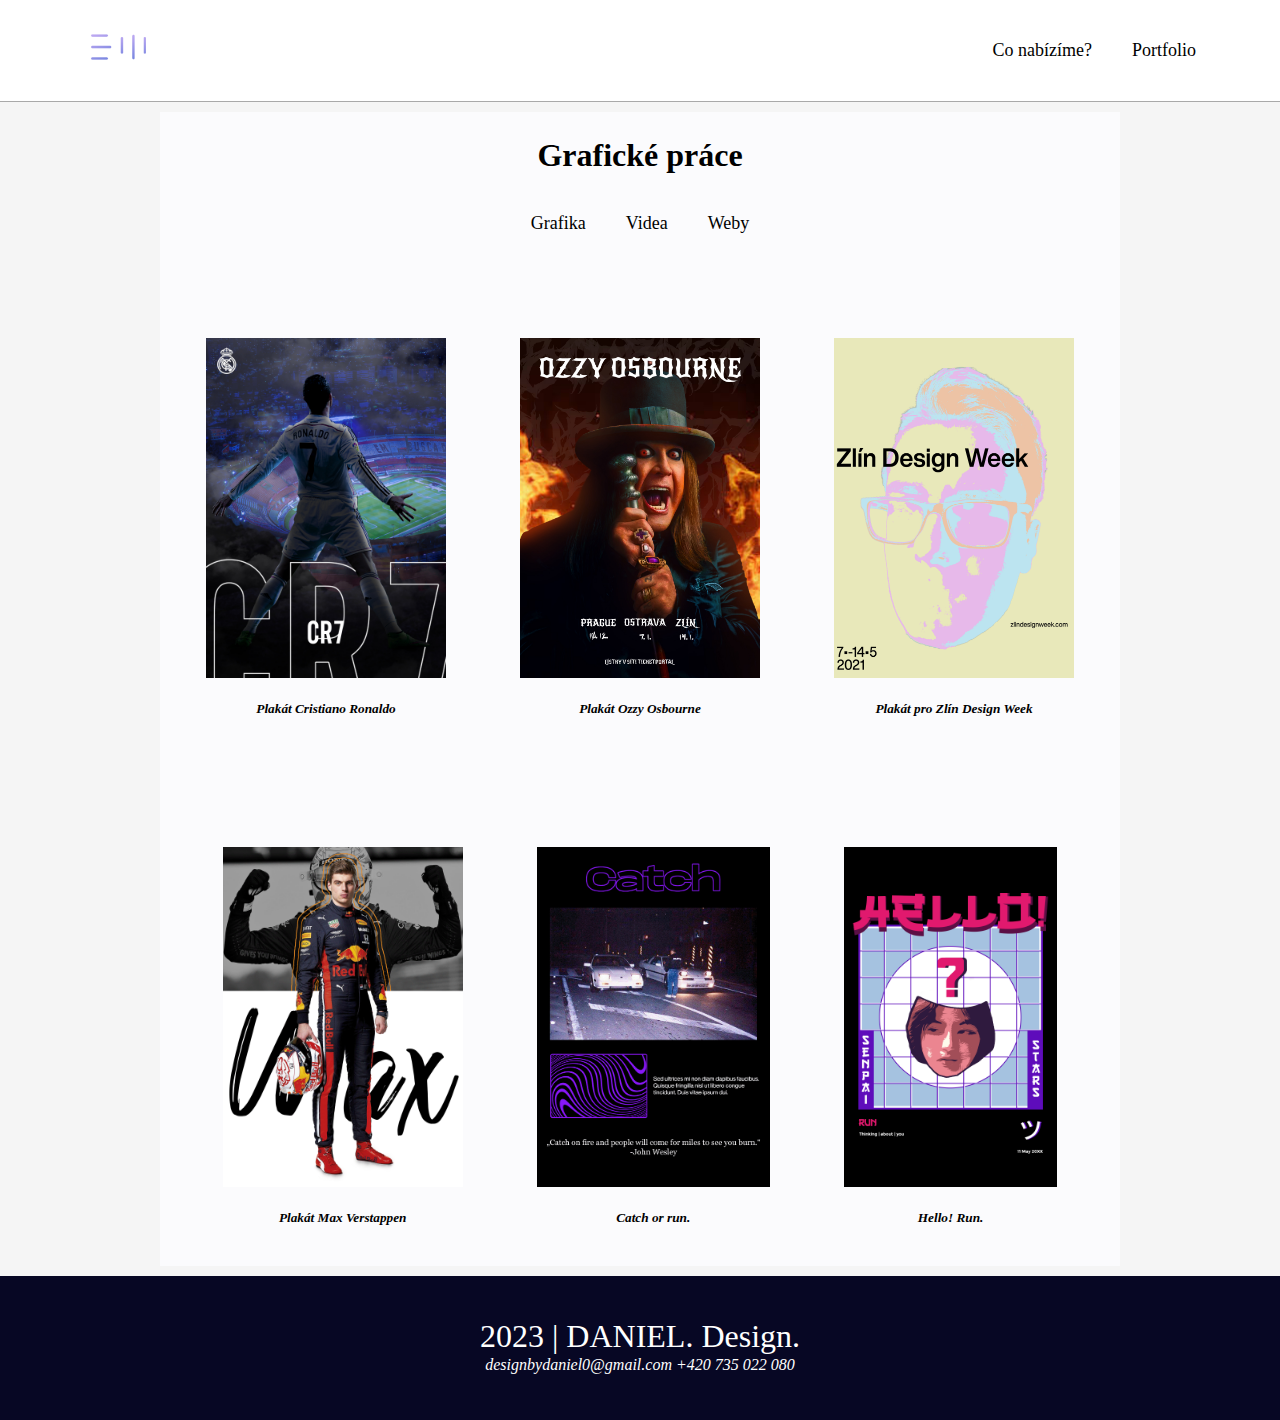
==== grafika.html @ 63021f77 "update" ====
<!DOCTYPE html>
<html lang="en">
<head>
    <meta charset="UTF-8">
    <title>Daniel Mahďák</title>
    <link rel="stylesheet" href="stylesheet.css">
</head>
<header>
    <a class="logo-button" href="index.html">
    <img src="images/logo.png" class="logo">
    </a>
    <div class="header-right">
        <a href="index.html#offer">Co nabízíme?</a>
        <a href="index.html#portfolio">Portfolio</a>
    </div>
</header>
<div class="separator"></div>

<body>
<div class="container">
    <div id="portfolio" class="main-title">
        <h1>Grafické práce</h1>
    </div>
    <div class="portfolio-buttons">
        <a href="grafika.html">Grafika</a>
        <a href="https://www.youtube.com/@designbydaniel_" target="_blank">Videa</a>
        <a href="https://github.com/daanieldesign" target="_blank">Weby</a>
    </div>
    <div class="content" style="filter: none">
        <article class="portfolio">
            <div class="section-portfolio">
                <section>
                 <img src="images/mahdak_fotbal1.jpg" alt="">
                </section>
                <h5>Plakát Cristiano Ronaldo</h5>
            </div>
        </article>

        <article class="portfolio">
            <div class="section-portfolio">
                <section>
                    <img src="images/mahdak_koncert.jpg" alt="">
                </section>
                <h5>Plakát Ozzy Osbourne</h5>
            </div>
        </article>

        <article class="portfolio">
            <div class="section-portfolio">
                <section>
                    <img src="images/zlin_design_week_poster.png" alt="">
                </section>
                <h5>Plakát pro Zlín Design Week</h5>
            </div>
        </article>
    </div>

    <div class="content" style="filter: none">
        <article class="portfolio">
            <div class="section-portfolio">
                <section>
                    <img src="images/max_verstappen_poster.png" alt="">
                </section>
                <h5>Plakát Max Verstappen</h5>
            </div>
        </article>

        <article class="portfolio">
            <div class="section-portfolio">
                <section>
                    <img src="images/catch_or_run.png" alt="">
                </section>
                <h5>Catch or run.</h5>
            </div>
        </article>

        <article class="portfolio">
            <div class="section-portfolio">
                <section>
                    <img src="images/hello_run.png" alt="">
                </section>
                <h5>Hello! Run.</h5>
            </div>
        </article>
    </div>
</div>
<div class="container3"><div class="mainblock2">
    <h1>2023 | DANIEL. Design.</h1>
</div>
    <section id="contacts" class="slova-section">
        <div class="slova-contacts">
            <p>designbydaniel0@gmail.com +420 735 022 080</p>
        </div>
    </section>
</div>
</body>
</html>
---- stylesheet.css ----
*{
    box-sizing: border-box;
}

html{
    scroll-behavior: smooth;;
}

header {
    display: flex;
    flex-direction: row;
    background-color: white;
    padding: 0  5% 0 5%;
    align-items: center;
    position: fixed;
    width: 100%;
}
header img{
    height: 70px;
}

header a {
    color: black;
    text-align: center;
    font-family: Calibri;
    padding: 12px;
    margin: 0 .5rem 0 .5rem;
    text-decoration: none;
    font-size: 18px;
    line-height: 25px;
    border-radius: 4px;
}

header a.logo-button:hover{
    background-color: transparent;
}

.section-blog{
    background-color: white;
    padding: 20px 10px;
    width: 100%;
    height: 100%;
}

.section-portfolio{
    background-color: transparent;
    padding: 20px 10px;
    width: 100%;
    height: 100%;
}

.header-right{
    margin-left: auto;
    display: flex;
    flex-direction: row;
}

.portfolio-buttons{
    display: flex;
    flex-direction: row;
}

.portfolio-buttons a {
    color: black;
    text-align: center;
    font-family: Calibri;
    padding: 12px;
    margin: 0 .5rem 0 .5rem;
    text-decoration: none;
    font-size: 18px;
    line-height: 25px;
    border-radius: 4px;
}

.portfolio-buttons a:hover {
    background-color: #ddd;
    color: black;
}

.button-overlay{
    display: flex;
    background-color: #1982FC;
    border-radius: 18px;
    scale: 180%;
}

.button-overlay a {
    color: white;
    text-align: center;
    font-weight: bold;
    font-family: Calibri;
    padding: 12px;
    margin: 0 .5rem 0 .5rem;
    text-decoration: none;
    font-size: 18px;
    line-height: 25px;
    border-radius: 4px;
}

.button-overlay:hover {
    background-color: #f6f3ed;
}

.button-overlay a:hover{
    color: black;
}

header a.logo {
    font-size: 25px;
    font-weight: bold;
}

header a:hover {
    background-color: #ddd;
    color: black;
}

.header a.active {
    background-color: #b69fea;
    color: white;
}

.separator {
    background-color: darkgray;
    width: 100%;
    height: 1px;
    padding-bottom: 6.4rem;
}

body{
    margin: auto;
    background-color: #f5f5f5;
    font-family: Calibri;
}

.container2 {
    max-width: 75%;
    height: 9rem;
    background-color: #fbfbfd;
    margin: auto;
}

.container3 {
    width: 100%;
    height: 9rem;
    background-color: #070724;
    margin: auto;
}
section .obrazekreditele img{
    flex: 1;
    height: auto;
    margin: 0;
}
.obrazekreditele{
    display: grid;
    place-items: center;
    width: 100%;
}

section .slova-contacts p {
    color: white;
    text-align: center;
    font-style: italic;
    margin: auto auto 2.248514rem auto;
}

section .slova p {
    color: #a2a2a2;
    text-align: center;
    font-style: italic;
    margin: auto auto 2.248514rem auto;
}

.header-welcome{
    font-family: Calibri;
    font-weight: 300;
    text-align: center;
}

.mainblock2{
    width: 100%;
    height: 80px;
    padding-top: 1.248514rem;
    margin-top: 10px;
}
.mainblock2 h1 {
    color: white;
    font-weight: 300;
    text-align: center;
}

.mainblock1{
    width: 100%;
    height: 80px;
    padding-top: 1.248514rem;
    margin-top: 10px;
}

.mainblock1 h1 {
    color: black;
    font-weight: 300;
    text-align: center;
}

.container{
    display: flex;
    flex-direction: column;
    font-family: Calibri;
    width: 75%;
    margin: auto;
    margin-top: 10px;
    background: #fbfbfd;
    align-items: center;
}
.main-block{
    width: 100%;
    height: 300px;
}
.main-title{
    margin: auto;
    color: #000000;
}
.main-title h1{
    color: black;
    margin: 25px 50px;
}
.blog{
    flex: 1;
    margin: 35px 17px;
    padding: 10px 10px;
    background-color: #f3f3f4;
    max-width: 330px;
    max-height: 389px;
}
.portfolio{
    flex: 1;
    margin: 35px 17px;
    padding: 10px 10px;
    text-align: center;
    max-width: 330px;
    max-height: 389px;
    font-family: "Calibri Light";
    font-style: italic;
}
.section-portfolio img{
    max-width: 240px;
    height: 340px;
    display: block;
    margin-left: auto;
    margin-right: auto;
}
.blog h2{
    color: black;
    text-align: center;
}
.blog p{
    color: black;
    overflow-wrap: anywhere;
    max-width: 100%;
}
.content{
    display: flex;
    margin: 25px 20px;
    justify-items: center;
    filter: blur(4px);
}
article .blog{
    display: flex;
    width: 280px;
    margin: 35px 15px;
    padding: 10px 10px;
}
section p{
    text-align: center;
}
.tlacitko a:hover {
    color: #ffffff;
}
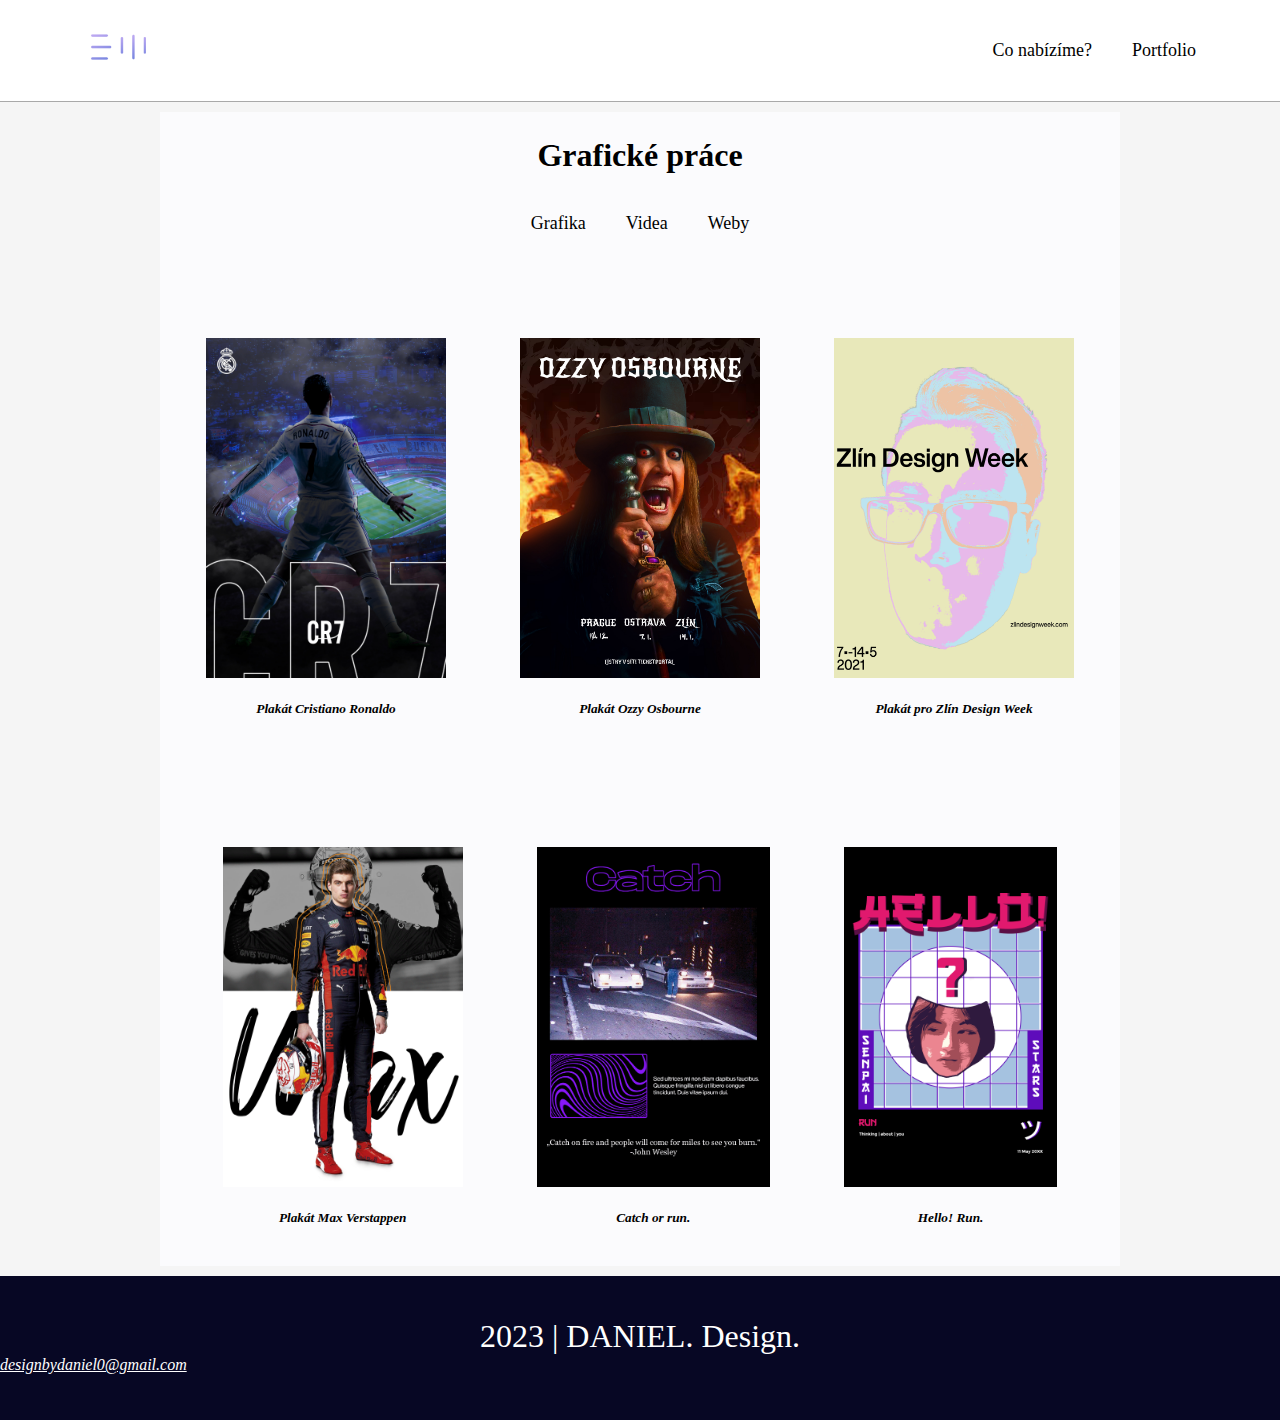
==== commit f4dea094: "update" ====
--- a/grafika.html
+++ b/grafika.html
@@ -89,7 +89,7 @@
 </div>
     <section id="contacts" class="slova-section">
         <div class="slova-contacts">
-            <p>designbydaniel0@gmail.com +420 735 022 080</p>
+            <a href="mailto:designbydaniel0@gmail.com">designbydaniel0@gmail.com</a>
         </div>
     </section>
 </div>
--- a/stylesheet.css
+++ b/stylesheet.css
@@ -1,5 +1,45 @@
 *{
     box-sizing: border-box;
+}
+@media (max-width: 991px) {
+    .content {
+        flex-direction: column;
+    }
+
+    .column {
+        width: 100%;
+        padding-right: 0;
+        padding-left: 0;
+        margin-bottom: 40px;
+    }
+
+    .navigation {
+        flex-direction: column;
+        align-items: center;
+    }
+
+    .navigation li {
+        padding: 10px 0;
+    }
+}
+
+@media (max-width: 767px) {
+    .container {
+        display: block;
+    }
+
+    .navigation {
+        flex-direction: column;
+        align-items: center;
+    }
+
+    .navigation li {
+        padding: 10px 0;
+    }
+
+    .content{
+        filter: none;
+    }
 }
 
 html{
@@ -70,6 +110,7 @@
     font-size: 18px;
     line-height: 25px;
     border-radius: 4px;
+    transition-duration: 0.2s;
 }
 
 .portfolio-buttons a:hover {
@@ -82,6 +123,7 @@
     background-color: #1982FC;
     border-radius: 18px;
     scale: 180%;
+    transition-duration: 0.2s;
 }
 
 .button-overlay a {
@@ -113,6 +155,7 @@
 header a:hover {
     background-color: #ddd;
     color: black;
+    transition-duration: 0.2s;
 }
 
 .header a.active {
@@ -157,14 +200,19 @@
     width: 100%;
 }
 
-section .slova-contacts p {
+section .slova-contacts a {
     color: white;
     text-align: center;
     font-style: italic;
     margin: auto auto 2.248514rem auto;
 }
 
-section .slova p {
+section .slova-contacts a:hover{
+    line-height: 25px;
+    border-radius: 4px;
+}
+
+section .slova a {
     color: #a2a2a2;
     text-align: center;
     font-style: italic;
